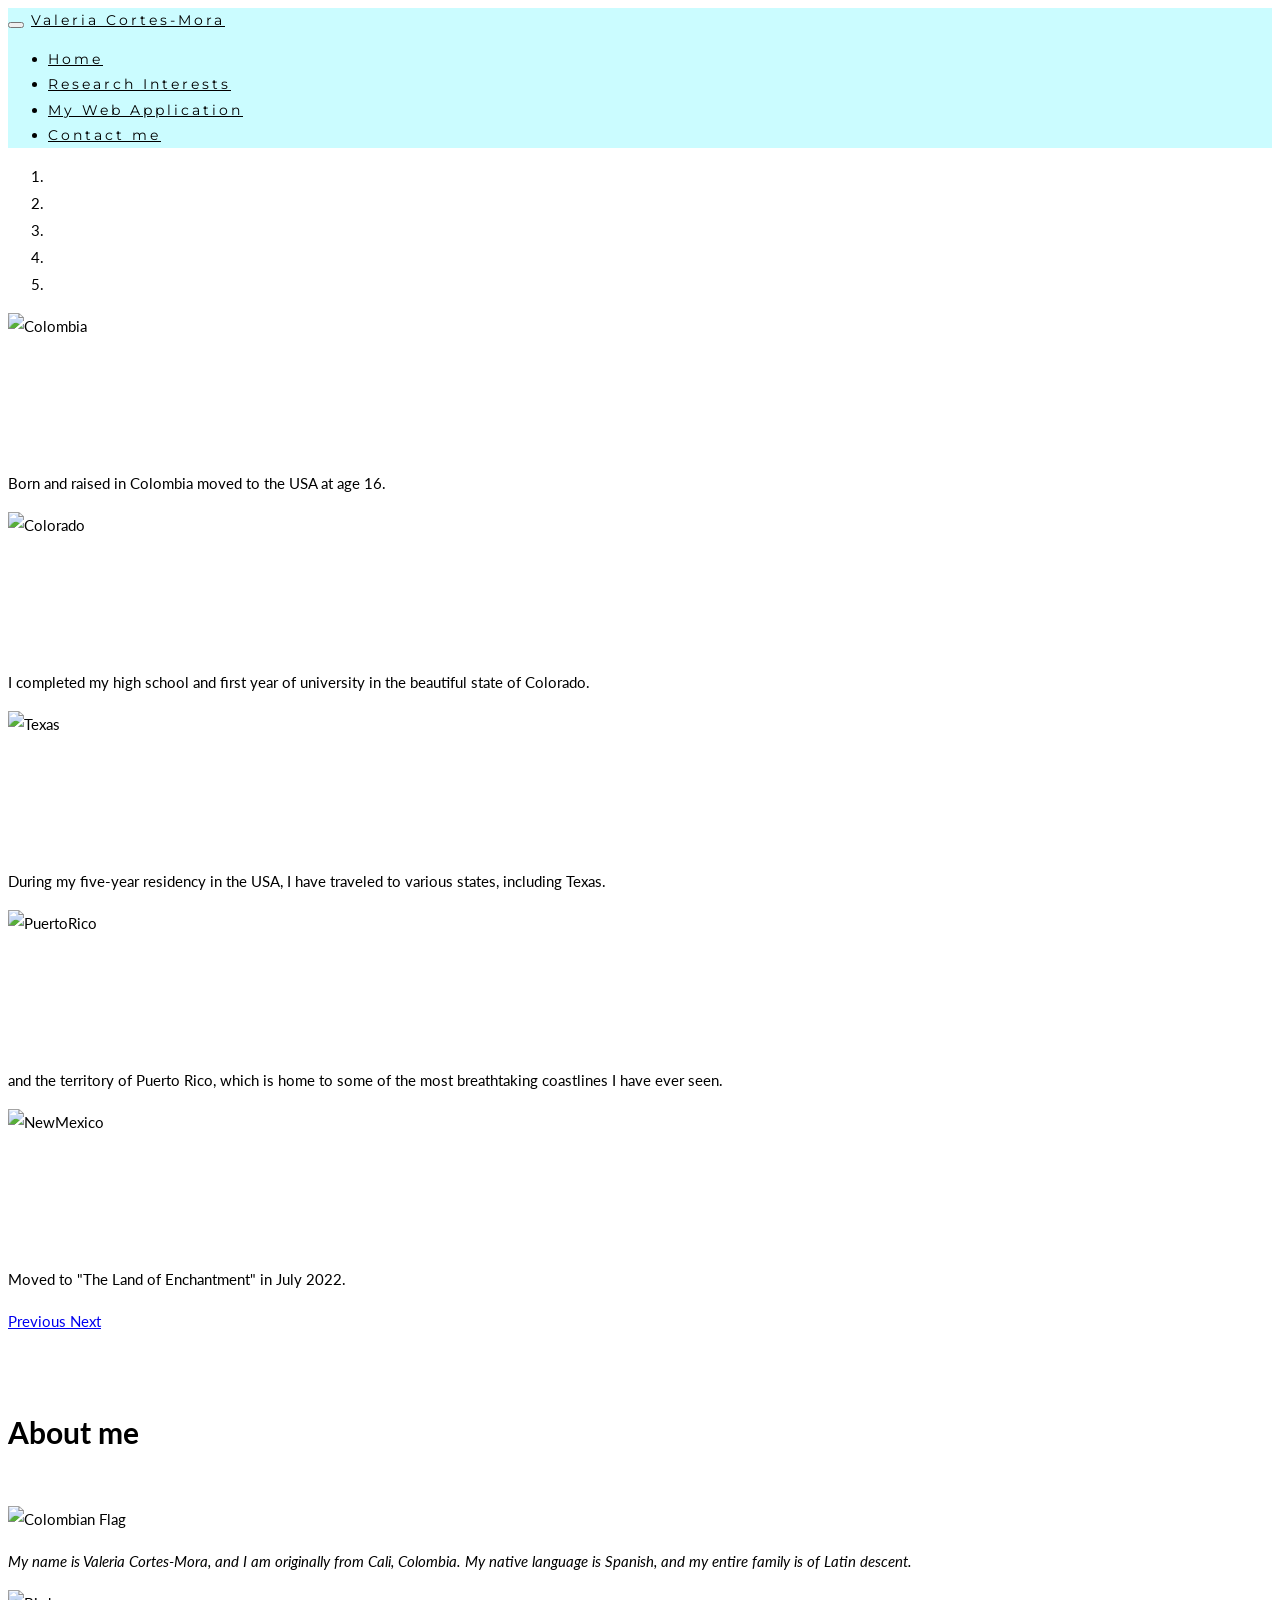
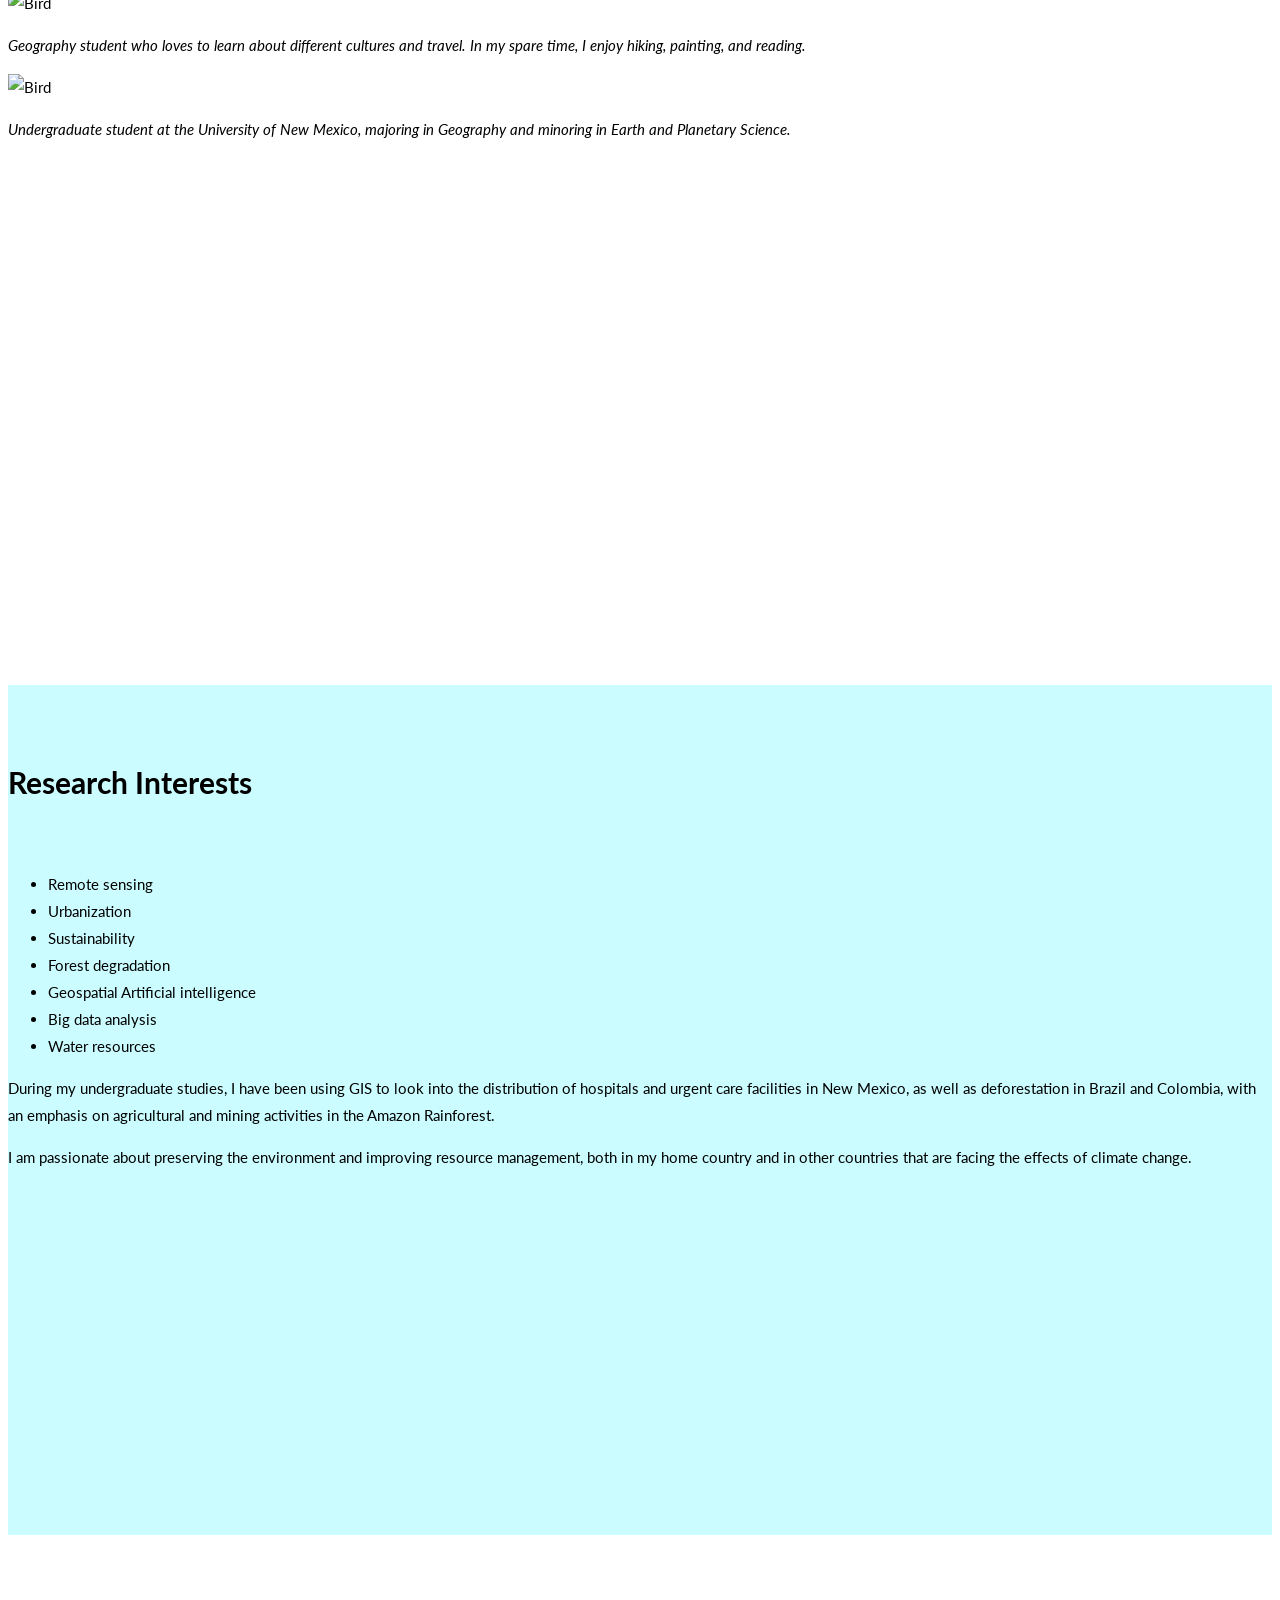
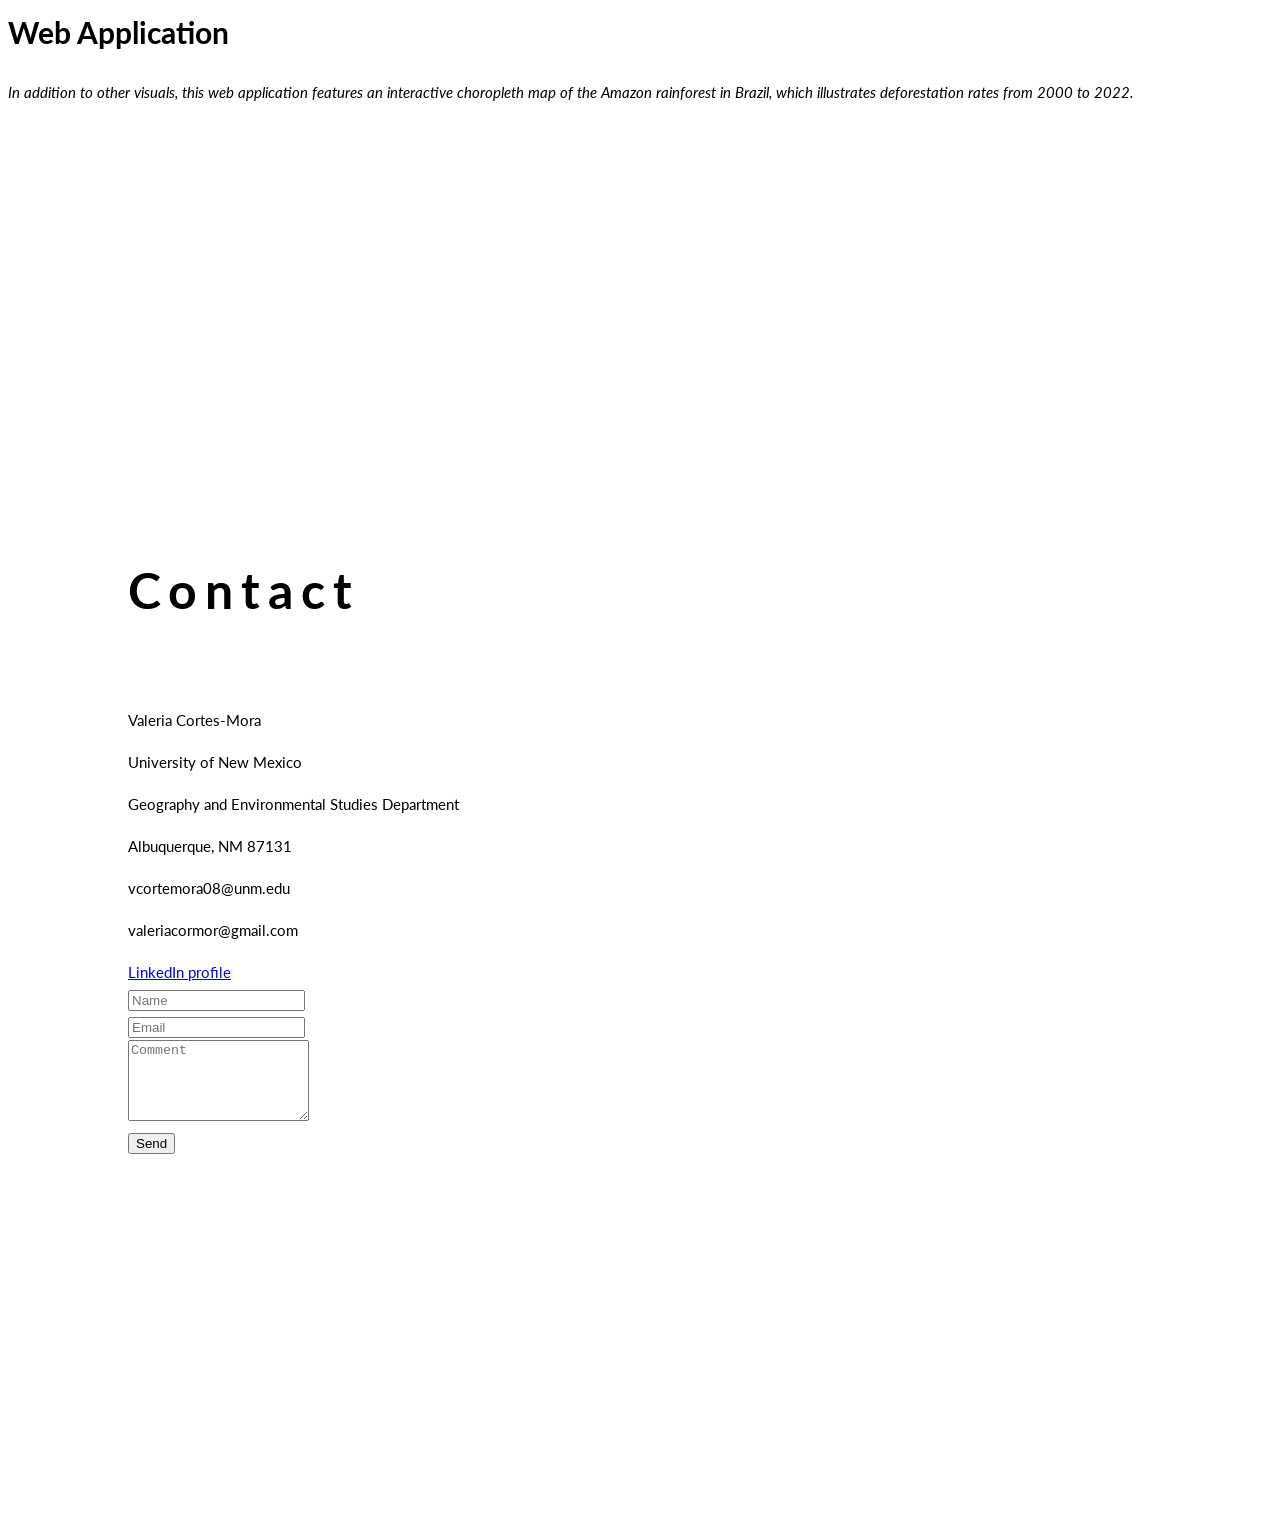
==== index.html @ f154c041 "Update index.html" ====
<!DOCTYPE html>
<html lang="en">

<head>
  <title>Valeria Cortes-Mora</title>
  <meta charset="utf-8">
  <meta name="viewport" content="width=device-width, initial-scale=1">
  <!-- Stylesheets -->
  <link rel="stylesheet" href="bootstrap.min.css">
  <link href="https://fonts.googleapis.com/css?family=Lato" rel="stylesheet" type="text/css">
  <link href="https://fonts.googleapis.com/css?family=Montserrat" rel="stylesheet" type="text/css">
  <link rel="stylesheet" href="index.css" />

  <script src="https://ajax.googleapis.com/ajax/libs/jquery/3.4.1/jquery.min.js"></script>
  <script src="bootstrap.min.js"></script>
</head>

<!-- Navigation bar using Scrollspy -->

<body data-spy="scroll" data-target=".navbar" data-offset="50">

  <nav class="navbar navbar-inverse navbar-fixed-top">
    <div class="container-fluid">
      <div class="navbar-header">
        <button type="button" class="navbar-toggle" data-toggle="collapse" data-target="#myNavbar">
          <span class="icon-bar"></span>
          <span class="icon-bar"></span>
          <span class="icon-bar"></span>
          <span class="icon-bar"></span>
          <span class="icon-bar"></span>
        </button>
        <a class="navbar-brand" href="#">Valeria Cortes-Mora</a>
      </div>
      <div>
        <div class="collapse navbar-collapse" id="myNavbar">
          <ul class="nav navbar-nav">
            <li><a href="#section1">Home</a></li>
            <li><a href="#section2">Research Interests</a></li>
            <li><a href="#section3">My Web Application</a></li>
            <li><a href="#section4">Contact me</a></li>
          </ul>
          </li>
          </ul>
        </div>
      </div>
  </nav>
  <!-- Carousel -->
  <div id="myCarousel" class="carousel slide" data-ride="carousel">
    <!-- Indicators -->
    <ol class="carousel-indicators">
      <li data-target="#myCarousel" data-slide-to="0" class="active"></li>
      <li data-target="#myCarousel" data-slide-to="1"></li>
      <li data-target="#myCarousel" data-slide-to="2"></li>
      <li data-target="#myCarousel" data-slide-to="3"></li>
      <li data-target="#myCarousel" data-slide-to="4"></li>
    </ol>

    <!-- Wrapper for slides -->
    <div class="carousel-inner" role="listbox">
      <div class="item active">
        <img src="https://raw.githubusercontent.com/ValeriaCortes08/ValeriaCortes08.github.io/main/Colombia1.jpg" alt="Colombia"
          width="1200" height="500">
        <div class="carousel-caption">
          <h3>Colombia</h3>
          <p>Born and raised in Colombia moved to the USA at age 16.</p>
        </div>
      </div>

      <div class="item">
        <img src="https://raw.githubusercontent.com/ValeriaCortes08/ValeriaCortes08.github.io/main/Colorado.jpg" alt="Colorado"
          width="1200" height="500">
        <div class="carousel-caption">
          <h3>Colorado</h3>
          <p>I completed my high school and first year of university in the beautiful state of Colorado.</p>
        </div>
      </div>

      <div class="item">
        <img src="https://raw.githubusercontent.com/ValeriaCortes08/ValeriaCortes08.github.io/main/Texas.jpg" alt="Texas" width="1200"
          height="500">
        <div class="carousel-caption">
          <h3>Texas</h3>
          <p>During my five-year residency in the USA, I have traveled to various states, including Texas.</p>
        </div>
      </div>

      <div class="item">
        <img src="https://raw.githubusercontent.com/ValeriaCortes08/ValeriaCortes08.github.io/main/PuertoRico.jpg" alt="PuertoRico"
          width="1200" height="500">
        <div class="carousel-caption">
          <h3>Puerto Rico</h3>
          <p>and the territory of Puerto Rico, which is home to some of the most breathtaking coastlines I have ever
            seen.</p>
        </div>
      </div>

      <div class="item">
        <img src="file:///C:/Users/valer/Web%20Mapping/Personal%20Website/Images/NewMexico.jpg" alt="NewMexico"
          width="1200" height="500">
        <div class="carousel-caption">
          <h3>New Mexico</h3>
          <p>Moved to "The Land of Enchantment" in July 2022. </p>
        </div>
      </div>
    </div>
    <!-- Left and right controls for carousel-->
    <a class="left carousel-control" href="#myCarousel" role="button" data-slide="prev">
      <span class="glyphicon glyphicon-chevron-left" aria-hidden="true"></span>
      <span class="sr-only">Previous</span>
    </a>
    <a class="right carousel-control" href="#myCarousel" role="button" data-slide="next">
      <span class="glyphicon glyphicon-chevron-right" aria-hidden="true"></span>
      <span class="sr-only">Next</span>
    </a>
  </div>

  <!--first section-->
  <div id="section1" class="container-fluid bg-1 text-center">
    <h1>About me </h1>
    <br>
    <div class="row slideanim">
      <div class="col-sm-6">
        <img src="https://github.com/ValeriaCortes08/ValeriaCortes08.github.io/blob/main/ColombiaFlag.jpg"
          class="img-responsive img-circle margin" style="display:inline" alt="Colombian Flag" width="365" height="365">
        <p>My name is Valeria Cortes-Mora, and I am originally from Cali, Colombia. My native language is Spanish, and
          my entire family is of Latin descent.</p>
      </div>
      <div class="col-sm-5">
        <img src="file:///C:/Users/valer/Web%20Mapping/Personal%20Website/Images/me.jpg"
          class="img-responsive img-circle margin" style="display:inline" alt="Bird" width="355" height="355">
        <p>Geography student who loves to learn about different cultures and travel. In my spare time, I enjoy hiking,
          painting, and reading.</p>
      </div>
      <div class="col-sm-12">
        <img src="file:///C:/Users/valer/Web%20Mapping/Personal%20Website/Images/UNM.jpg"
          class="img-responsive img-circle margin" style="display:inline" alt="Bird" width="350" height="350">
        <p>Undergraduate student at the University of New Mexico, majoring in Geography and minoring in Earth and
          Planetary Science.</p>
      </div>
    </div>
  </div>

  <!--Second section-->
  <div id="section2" class="container-fluid">
    <h1>Research Interests</h1>
    <br>
    <ul style="list-style-type:disc;">
      <li>Remote sensing</li>
      <li>Urbanization</li>
      <li>Sustainability</li>
      <li>Forest degradation</li>
      <li>Geospatial Artificial intelligence</li>
      <li>Big data analysis</li>
      <li>Water resources </li>
    </ul>

    <p>During my undergraduate studies, I have been using GIS to look into the distribution of hospitals and urgent care
      facilities in New Mexico, as well as deforestation in Brazil and Colombia, with an emphasis on agricultural and
      mining activities in the Amazon Rainforest. </p>
    <p>I am passionate about preserving the environment and improving resource management, both in my home country and
      in other countries that are facing the effects of climate change.</p>
  </div>
  <div id="section3" class="container-fluid bg-1 text-center">
    <h1>Web Application</h1>
    <p>In addition to other visuals, this web application features an interactive choropleth map of the Amazon rainforest in Brazil, which illustrates deforestation rates from 2000 to 2022.</p>
  </div>
  <div id="section4" class="container">
    <h3 class="text-center">Contact</h3>
    <br>
    <div class="row">
      <div class="col-md-4">
        <p>Valeria Cortes-Mora</p>
        <p>University of New Mexico</p>
        <p>Geography and Environmental Studies Department</p>
        <p><span class="glyphicon glyphicon-map-marker"></span>Albuquerque, NM 87131 </p>
        <p>vcortemora08@unm.edu</p>
        <p><span class="glyphicon glyphicon-envelope"></span>valeriacormor@gmail.com</p>
        <a href="https://www.linkedin.com/in/valeria-cortes-mora-89692729b/"><i class="icon-linkedin"></i>LinkedIn
          profile</a>
      </div>
      <div class="col-md-8">
        <div class="row">
          <div class="col-sm-6 form-group">
            <input class="form-control" id="name" name="name" placeholder="Name" type="text" required>
          </div>
          <div class="col-sm-6 form-group">
            <input class="form-control" id="email" name="email" placeholder="Email" type="email" required>
          </div>
        </div>
        <textarea class="form-control" id="comments" name="comments" placeholder="Comment" rows="5"></textarea>
        <br>
        <div class="row">
          <div class="col-md-12 form-group">
            <button class="btn pull-right" type="submit">Send</button>
          </div>
        </div>
      </div>
    </div>
</body>

</html>
---- index.css ----
body {
    font: 400 15px/1.8 Lato, sans-serif;
    color: #000000;
}
#section1 {padding-top:50px;height:900px;color: #000000; background-color: #ffffff;}
#section2 {padding-top:50px;height:800px;color: #000000; background-color: #CBFCFF;}
#section3 {padding-top:50px;height:500px;color: #000000; background-color: #ffffff;}
#section4 {padding-top:50px;height:900px;color: #000000; background-color: #ffffff;}
#section5{padding-top:50px;height:500px;color: #000000; background-color: #CBFCFF;}

h3,h4 {
    margin: 10px 0 30px 0;
    letter-spacing: 8px;
    font-size: 50px;
    color: #000000;
}

.container {
    padding: 80px 120px;
}

.person {
    border: 10px solid transparent;
    margin-bottom: 25px;
    width: 80%;
    height: 80%;
    opacity: 0;
}

.person:hover {
    border-color: #ffffff;
}

.carousel-inner img {
    width: 60%;
    /* Set width to 100% */
    margin: auto;
}

.carousel-caption h3 {
    color: #ffffff !important;
    font-size: 50px !important;
}

@media (max-width: 400px) {
    .carousel-caption {
        display: none;
        /* Hide the carousel text when the screen is less than 600 pixels wide */
    }
}

.bg-1 {
    background: #ffffff;
    color: #000000;
}

.bg-1 h3 {
    color: #fff;
}

.bg-1 p {
    font-style: italic;
}

.modal-header,
h4,
.close {
    background-color: #b13939;
    color: #fff !important;
    text-align: center;
    font-size: 50px;
}

.modal-header,
.modal-body {
    padding: 40px 50px;
}

.nav-tabs li a {
    color: #777;
}

/*navigation bar settings*/
.navbar {
    font-family: Montserrat, sans-serif;
    margin-bottom: 0;
    background-color: #CBFCFF;
    border: 0;
    font-size: 14px !important;
    letter-spacing: 3px;
    opacity: 1;
}

.navbar li a,
.navbar .navbar-brand {
    color: #000000 !important;
}

.navbar-nav li a:hover {
    color: #000000 !important;
}

.navbar-nav li.active a {
    color: #000000 !important;
    background-color: #FFFFFF !important;
}

.navbar-default .navbar-toggle {
    border-color: transparent;
}
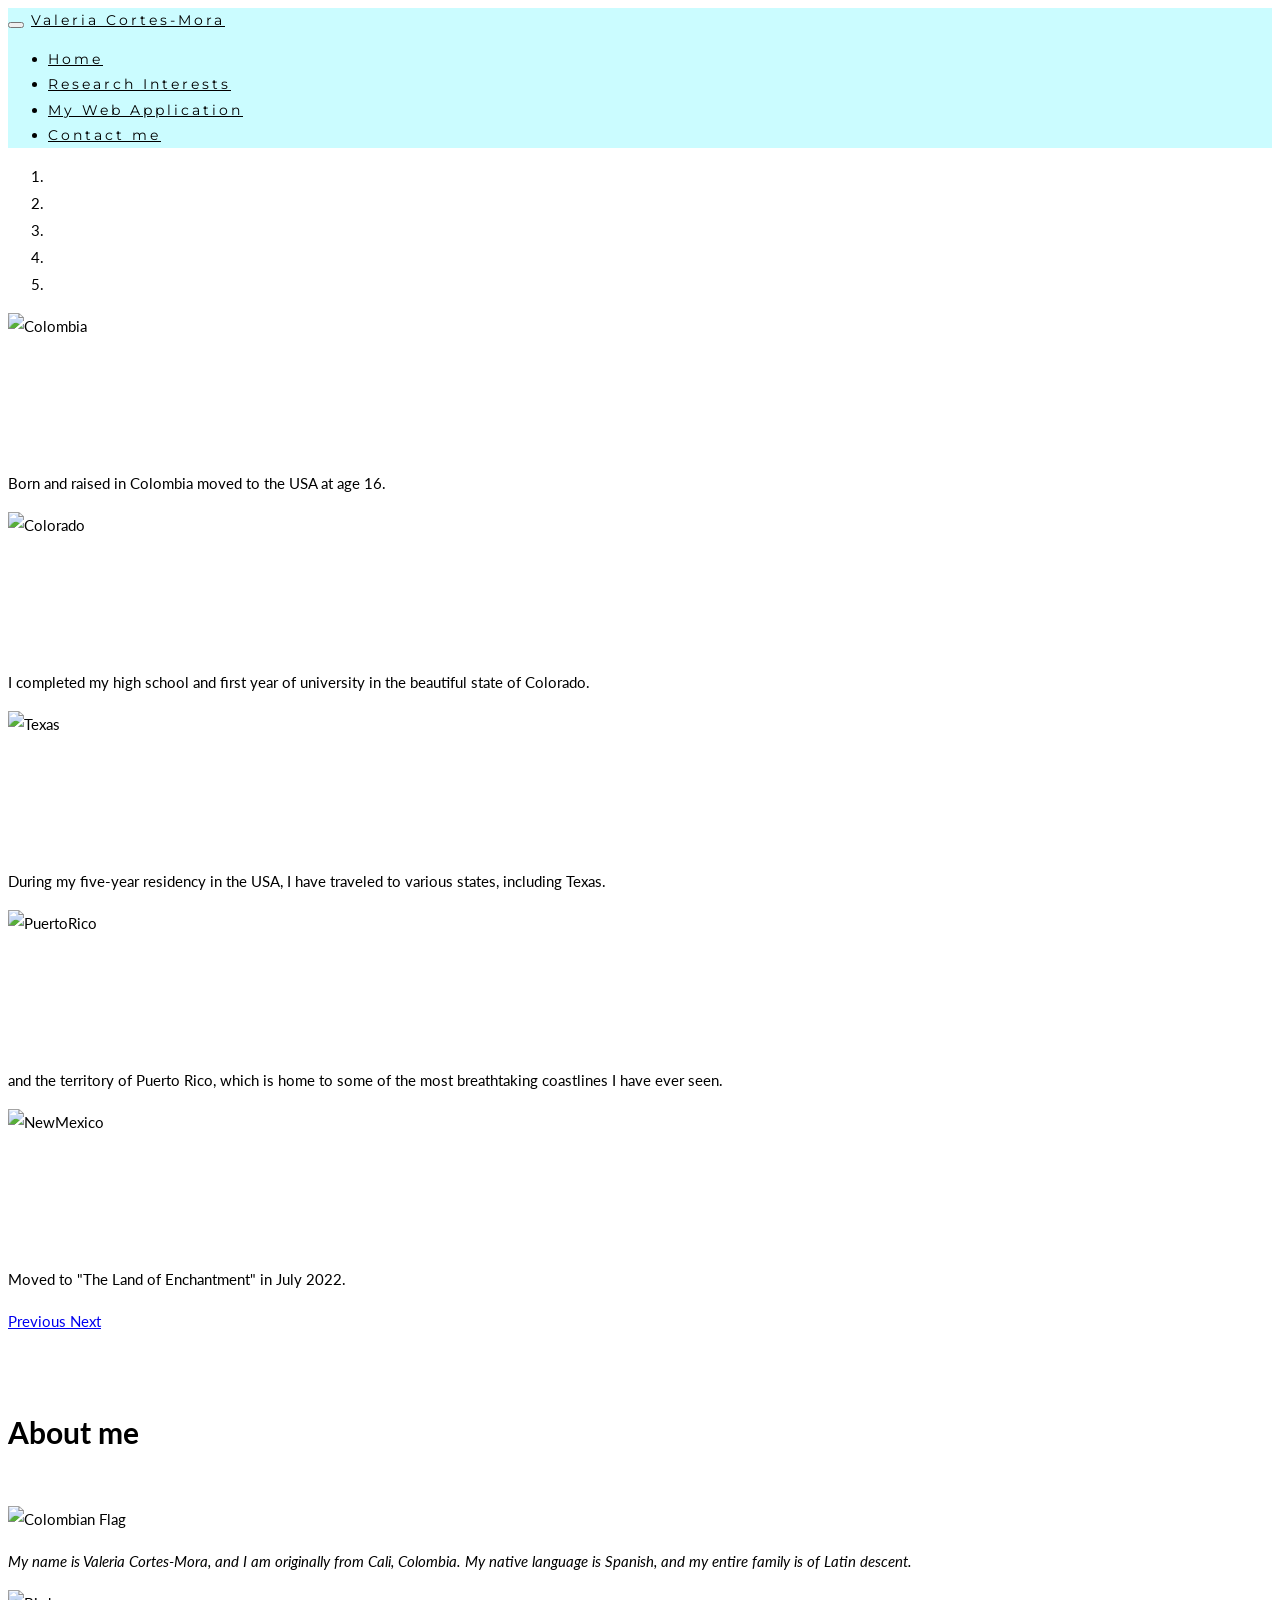
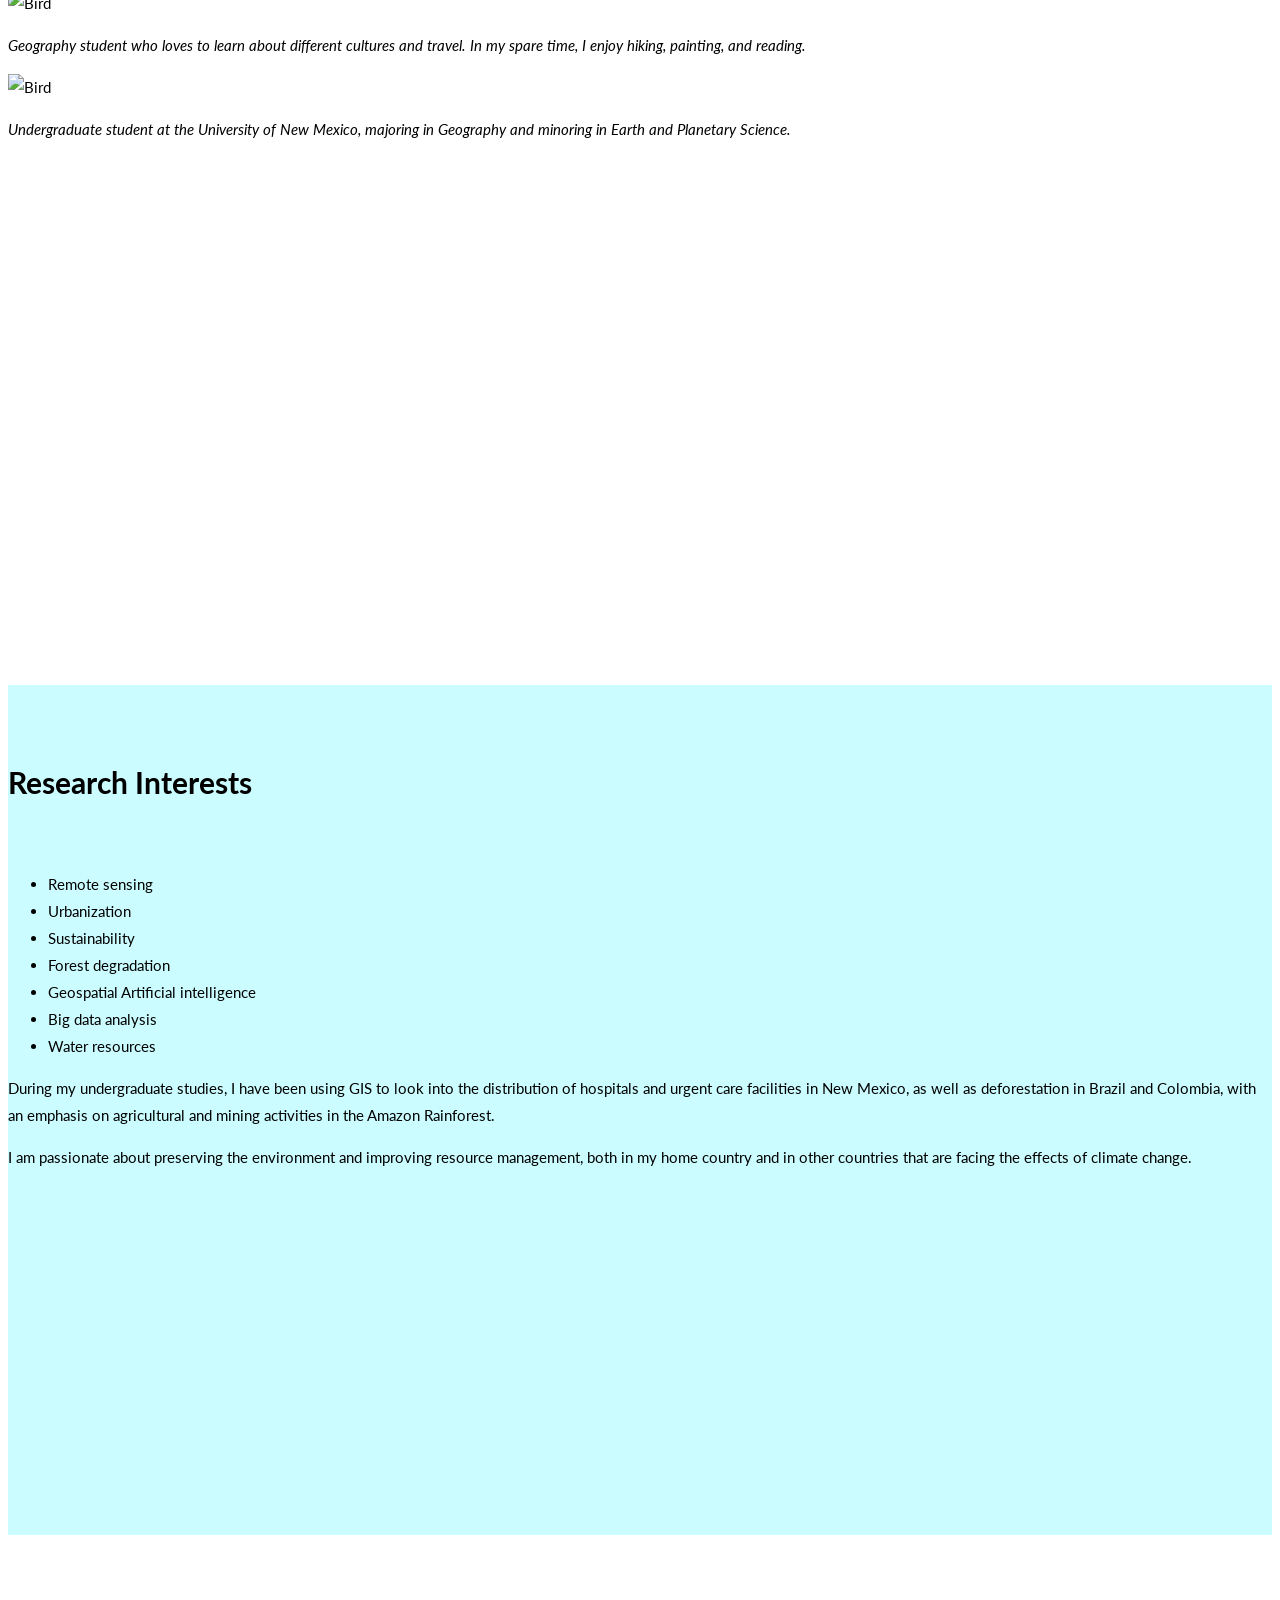
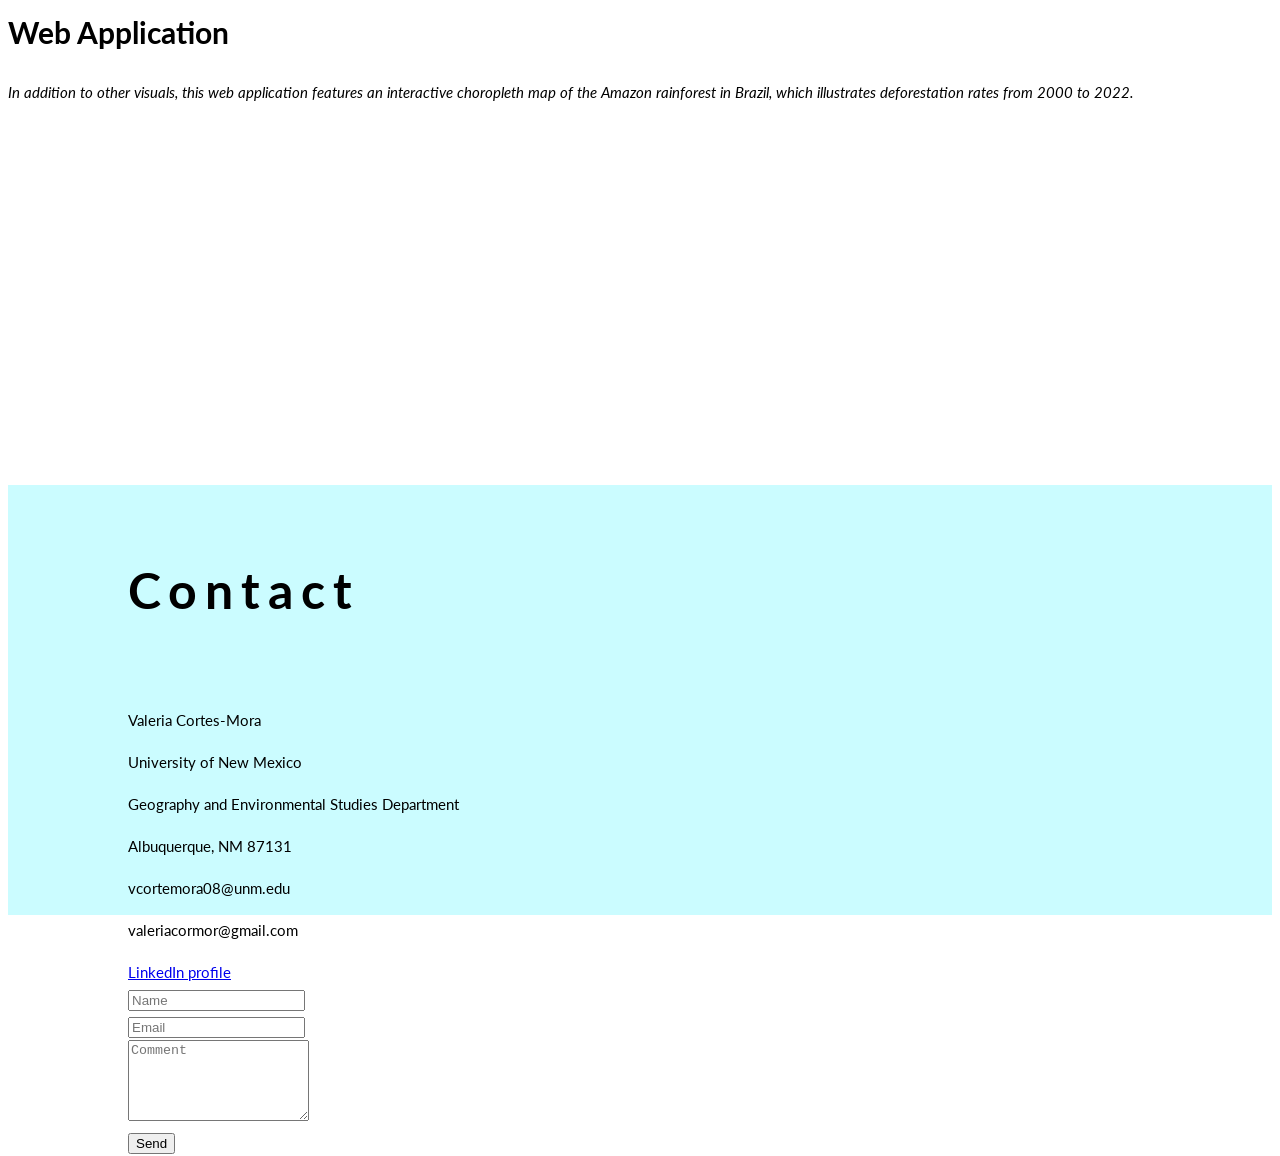
==== commit 967d9902: "Update index.html" ====
--- a/index.html
+++ b/index.html
@@ -95,7 +95,7 @@
       </div>
 
       <div class="item">
-        <img src="file:///C:/Users/valer/Web%20Mapping/Personal%20Website/Images/NewMexico.jpg" alt="NewMexico"
+        <img src="https://raw.githubusercontent.com/ValeriaCortes08/ValeriaCortes08.github.io/main/NewMexico.jpg" alt="NewMexico"
           width="1200" height="500">
         <div class="carousel-caption">
           <h3>New Mexico</h3>
@@ -120,19 +120,19 @@
     <br>
     <div class="row slideanim">
       <div class="col-sm-6">
-        <img src="https://github.com/ValeriaCortes08/ValeriaCortes08.github.io/blob/main/ColombiaFlag.jpg"
+        <img src="https://raw.githubusercontent.com/ValeriaCortes08/ValeriaCortes08.github.io/main/ColombiaFlag.jpg"
           class="img-responsive img-circle margin" style="display:inline" alt="Colombian Flag" width="365" height="365">
         <p>My name is Valeria Cortes-Mora, and I am originally from Cali, Colombia. My native language is Spanish, and
           my entire family is of Latin descent.</p>
       </div>
       <div class="col-sm-5">
-        <img src="file:///C:/Users/valer/Web%20Mapping/Personal%20Website/Images/me.jpg"
+        <img src="https://raw.githubusercontent.com/ValeriaCortes08/ValeriaCortes08.github.io/main/me.jpg"
           class="img-responsive img-circle margin" style="display:inline" alt="Bird" width="355" height="355">
         <p>Geography student who loves to learn about different cultures and travel. In my spare time, I enjoy hiking,
           painting, and reading.</p>
       </div>
       <div class="col-sm-12">
-        <img src="file:///C:/Users/valer/Web%20Mapping/Personal%20Website/Images/UNM.jpg"
+        <img src="https://raw.githubusercontent.com/ValeriaCortes08/ValeriaCortes08.github.io/main/UNM.jpg"
           class="img-responsive img-circle margin" style="display:inline" alt="Bird" width="350" height="350">
         <p>Undergraduate student at the University of New Mexico, majoring in Geography and minoring in Earth and
           Planetary Science.</p>
@@ -173,7 +173,7 @@
         <p>University of New Mexico</p>
         <p>Geography and Environmental Studies Department</p>
         <p><span class="glyphicon glyphicon-map-marker"></span>Albuquerque, NM 87131 </p>
-        <p>vcortemora08@unm.edu</p>
+        <p><span class="glyphicon glyphicon-envelope"></span>vcortemora08@unm.edu</p>
         <p><span class="glyphicon glyphicon-envelope"></span>valeriacormor@gmail.com</p>
         <a href="https://www.linkedin.com/in/valeria-cortes-mora-89692729b/"><i class="icon-linkedin"></i>LinkedIn
           profile</a>
--- a/index.css
+++ b/index.css
@@ -5,8 +5,8 @@
 #section1 {padding-top:50px;height:900px;color: #000000; background-color: #ffffff;}
 #section2 {padding-top:50px;height:800px;color: #000000; background-color: #CBFCFF;}
 #section3 {padding-top:50px;height:500px;color: #000000; background-color: #ffffff;}
-#section4 {padding-top:50px;height:900px;color: #000000; background-color: #ffffff;}
-#section5{padding-top:50px;height:500px;color: #000000; background-color: #CBFCFF;}
+#section4 {padding-top:50px;height:300px;color: #000000; background-color: #CBFCFF;}
+
 
 h3,h4 {
     margin: 10px 0 30px 0;
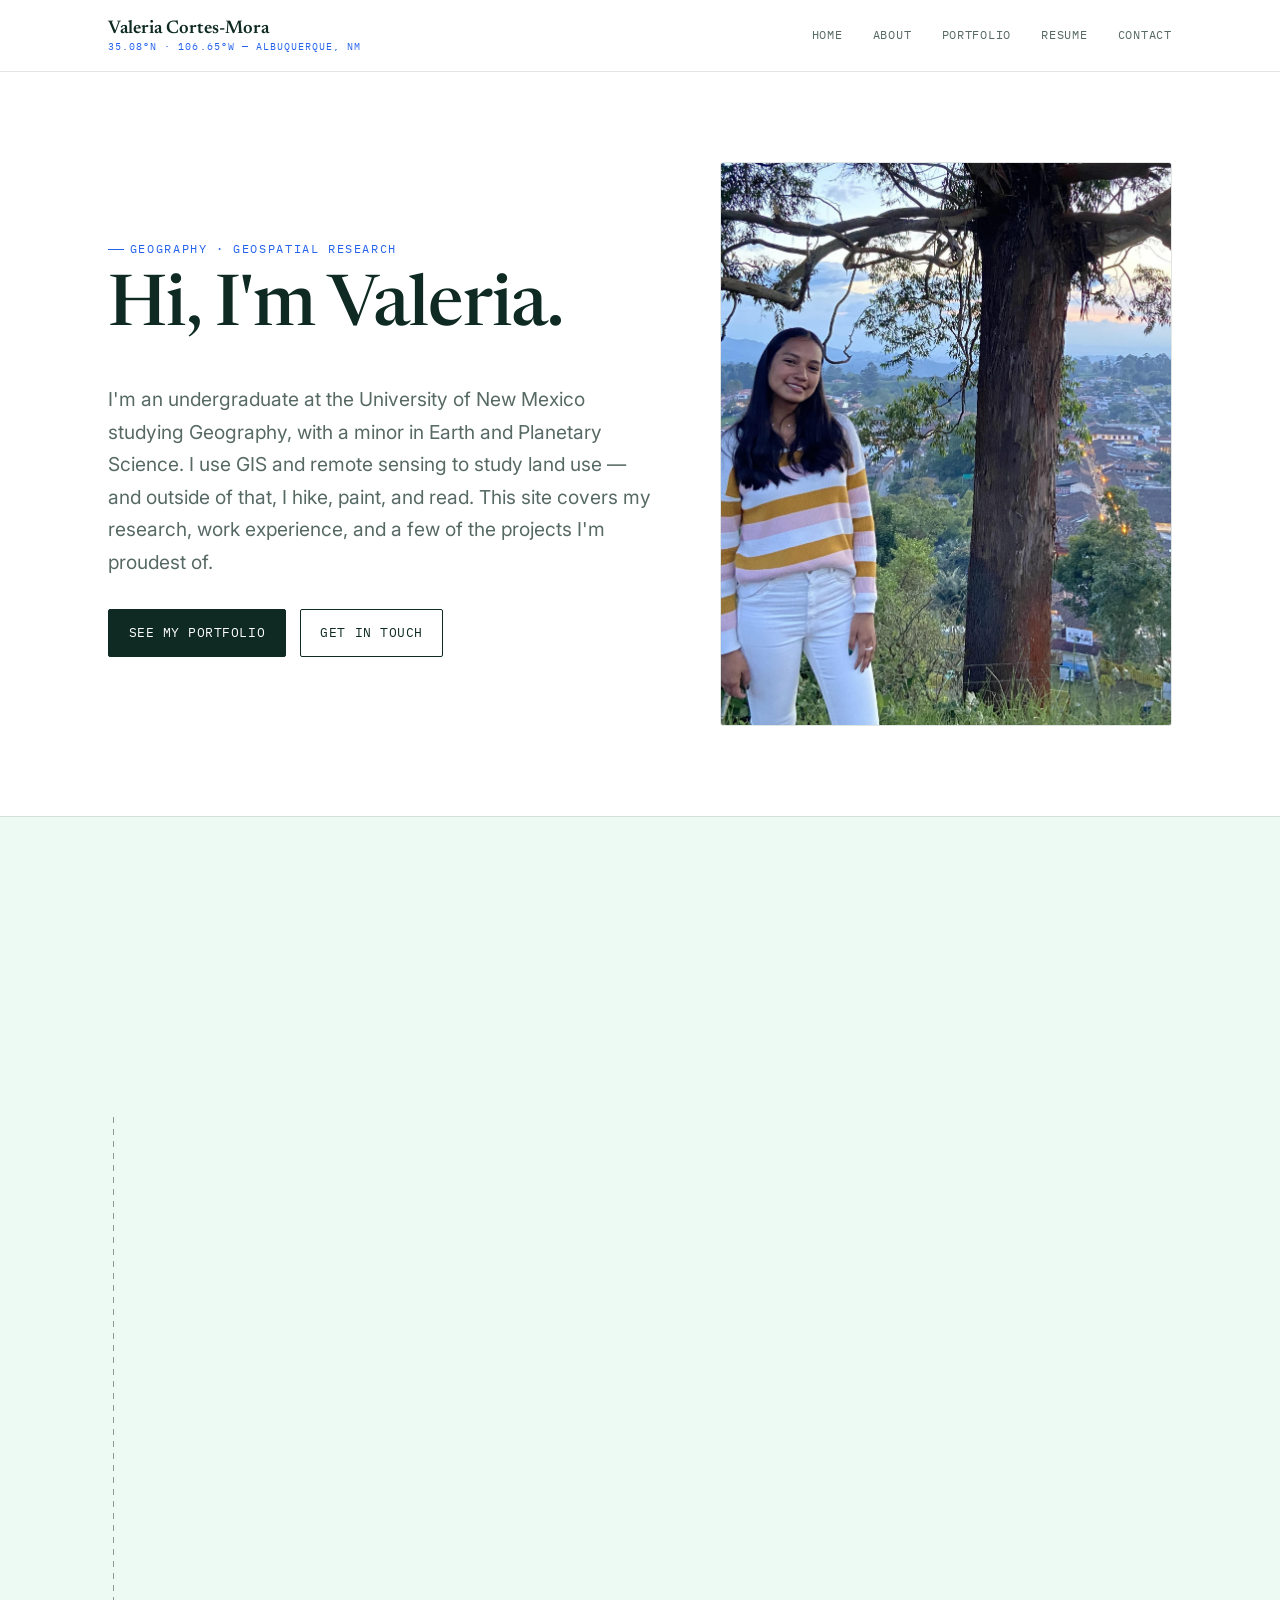
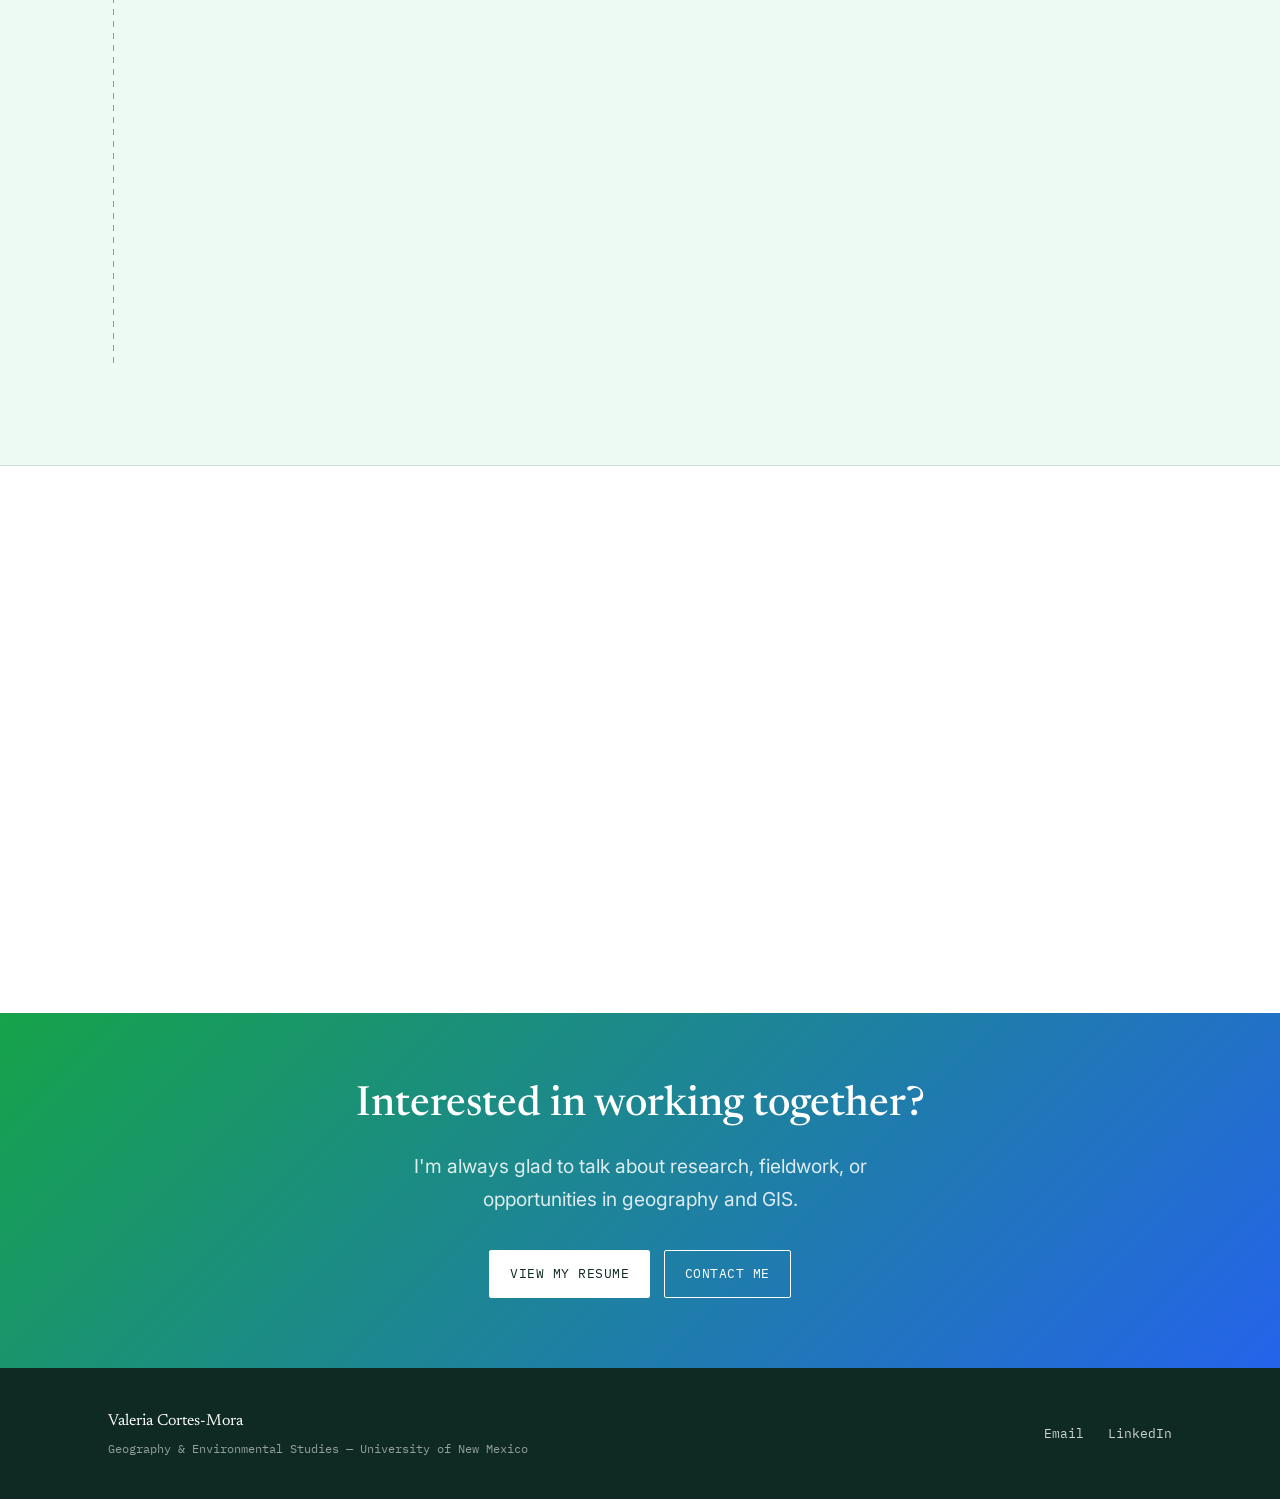
==== commit c0e41530: "Redesign site" ====
--- a/index.html
+++ b/index.html
@@ -1,201 +1,149 @@
-<!DOCTYPE html>
-<html lang="en">
-
-<head>
-  <title>Valeria Cortes-Mora</title>
-  <meta charset="utf-8">
-  <meta name="viewport" content="width=device-width, initial-scale=1">
-  <!-- Stylesheets -->
-  <link rel="stylesheet" href="bootstrap.min.css">
-  <link href="https://fonts.googleapis.com/css?family=Lato" rel="stylesheet" type="text/css">
-  <link href="https://fonts.googleapis.com/css?family=Montserrat" rel="stylesheet" type="text/css">
-  <link rel="stylesheet" href="index.css" />
-
-  <script src="https://ajax.googleapis.com/ajax/libs/jquery/3.4.1/jquery.min.js"></script>
-  <script src="bootstrap.min.js"></script>
-</head>
-
-<!-- Navigation bar using Scrollspy -->
-
-<body data-spy="scroll" data-target=".navbar" data-offset="50">
-
-  <nav class="navbar navbar-inverse navbar-fixed-top">
-    <div class="container-fluid">
-      <div class="navbar-header">
-        <button type="button" class="navbar-toggle" data-toggle="collapse" data-target="#myNavbar">
-          <span class="icon-bar"></span>
-          <span class="icon-bar"></span>
-          <span class="icon-bar"></span>
-          <span class="icon-bar"></span>
-          <span class="icon-bar"></span>
-        </button>
-        <a class="navbar-brand" href="#">Valeria Cortes-Mora</a>
-      </div>
-      <div>
-        <div class="collapse navbar-collapse" id="myNavbar">
-          <ul class="nav navbar-nav">
-            <li><a href="#section1">Home</a></li>
-            <li><a href="#section2">Research Interests</a></li>
-            <li><a href="#section3">My Web Application</a></li>
-            <li><a href="#section4">Contact me</a></li>
-          </ul>
-          </li>
-          </ul>
-        </div>
-      </div>
-  </nav>
-  <!-- Carousel -->
-  <div id="myCarousel" class="carousel slide" data-ride="carousel">
-    <!-- Indicators -->
-    <ol class="carousel-indicators">
-      <li data-target="#myCarousel" data-slide-to="0" class="active"></li>
-      <li data-target="#myCarousel" data-slide-to="1"></li>
-      <li data-target="#myCarousel" data-slide-to="2"></li>
-      <li data-target="#myCarousel" data-slide-to="3"></li>
-      <li data-target="#myCarousel" data-slide-to="4"></li>
-    </ol>
-
-    <!-- Wrapper for slides -->
-    <div class="carousel-inner" role="listbox">
-      <div class="item active">
-        <img src="https://raw.githubusercontent.com/ValeriaCortes08/ValeriaCortes08.github.io/main/Colombia1.jpg" alt="Colombia"
-          width="1200" height="500">
-        <div class="carousel-caption">
-          <h3>Colombia</h3>
-          <p>Born and raised in Colombia moved to the USA at age 16.</p>
-        </div>
-      </div>
-
-      <div class="item">
-        <img src="https://raw.githubusercontent.com/ValeriaCortes08/ValeriaCortes08.github.io/main/Colorado.jpg" alt="Colorado"
-          width="1200" height="500">
-        <div class="carousel-caption">
-          <h3>Colorado</h3>
-          <p>I completed my high school and first year of university in the beautiful state of Colorado.</p>
-        </div>
-      </div>
-
-      <div class="item">
-        <img src="https://raw.githubusercontent.com/ValeriaCortes08/ValeriaCortes08.github.io/main/Texas.jpg" alt="Texas" width="1200"
-          height="500">
-        <div class="carousel-caption">
-          <h3>Texas</h3>
-          <p>During my five-year residency in the USA, I have traveled to various states, including Texas.</p>
-        </div>
-      </div>
-
-      <div class="item">
-        <img src="https://raw.githubusercontent.com/ValeriaCortes08/ValeriaCortes08.github.io/main/PuertoRico.jpg" alt="PuertoRico"
-          width="1200" height="500">
-        <div class="carousel-caption">
-          <h3>Puerto Rico</h3>
-          <p>and the territory of Puerto Rico, which is home to some of the most breathtaking coastlines I have ever
-            seen.</p>
-        </div>
-      </div>
-
-      <div class="item">
-        <img src="https://raw.githubusercontent.com/ValeriaCortes08/ValeriaCortes08.github.io/main/NewMexico.jpg" alt="NewMexico"
-          width="1200" height="500">
-        <div class="carousel-caption">
-          <h3>New Mexico</h3>
-          <p>Moved to "The Land of Enchantment" in July 2022. </p>
-        </div>
-      </div>
-    </div>
-    <!-- Left and right controls for carousel-->
-    <a class="left carousel-control" href="#myCarousel" role="button" data-slide="prev">
-      <span class="glyphicon glyphicon-chevron-left" aria-hidden="true"></span>
-      <span class="sr-only">Previous</span>
-    </a>
-    <a class="right carousel-control" href="#myCarousel" role="button" data-slide="next">
-      <span class="glyphicon glyphicon-chevron-right" aria-hidden="true"></span>
-      <span class="sr-only">Next</span>
-    </a>
-  </div>
-
-  <!--first section-->
-  <div id="section1" class="container-fluid bg-1 text-center">
-    <h1>About me </h1>
-    <br>
-    <div class="row slideanim">
-      <div class="col-sm-6">
-        <img src="https://raw.githubusercontent.com/ValeriaCortes08/ValeriaCortes08.github.io/main/ColombiaFlag.jpg"
-          class="img-responsive img-circle margin" style="display:inline" alt="Colombian Flag" width="365" height="365">
-        <p>My name is Valeria Cortes-Mora, and I am originally from Cali, Colombia. My native language is Spanish, and
-          my entire family is of Latin descent.</p>
-      </div>
-      <div class="col-sm-5">
-        <img src="https://raw.githubusercontent.com/ValeriaCortes08/ValeriaCortes08.github.io/main/me.jpg"
-          class="img-responsive img-circle margin" style="display:inline" alt="Bird" width="355" height="355">
-        <p>Geography student who loves to learn about different cultures and travel. In my spare time, I enjoy hiking,
-          painting, and reading.</p>
-      </div>
-      <div class="col-sm-12">
-        <img src="https://raw.githubusercontent.com/ValeriaCortes08/ValeriaCortes08.github.io/main/UNM.jpg"
-          class="img-responsive img-circle margin" style="display:inline" alt="Bird" width="350" height="350">
-        <p>Undergraduate student at the University of New Mexico, majoring in Geography and minoring in Earth and
-          Planetary Science.</p>
-      </div>
-    </div>
-  </div>
-
-  <!--Second section-->
-  <div id="section2" class="container-fluid">
-    <h1>Research Interests</h1>
-    <br>
-    <ul style="list-style-type:disc;">
-      <li>Remote sensing</li>
-      <li>Urbanization</li>
-      <li>Sustainability</li>
-      <li>Forest degradation</li>
-      <li>Geospatial Artificial intelligence</li>
-      <li>Big data analysis</li>
-      <li>Water resources </li>
-    </ul>
-
-    <p>During my undergraduate studies, I have been using GIS to look into the distribution of hospitals and urgent care
-      facilities in New Mexico, as well as deforestation in Brazil and Colombia, with an emphasis on agricultural and
-      mining activities in the Amazon Rainforest. </p>
-    <p>I am passionate about preserving the environment and improving resource management, both in my home country and
-      in other countries that are facing the effects of climate change.</p>
-  </div>
-  <div id="section3" class="container-fluid bg-1 text-center">
-    <h1>Web Application</h1>
-    <p>In addition to other visuals, this web application features an interactive choropleth map of the Amazon rainforest in Brazil, which illustrates deforestation rates from 2000 to 2022.</p>
-  </div>
-  <div id="section4" class="container">
-    <h3 class="text-center">Contact</h3>
-    <br>
-    <div class="row">
-      <div class="col-md-4">
-        <p>Valeria Cortes-Mora</p>
-        <p>University of New Mexico</p>
-        <p>Geography and Environmental Studies Department</p>
-        <p><span class="glyphicon glyphicon-map-marker"></span>Albuquerque, NM 87131 </p>
-        <p><span class="glyphicon glyphicon-envelope"></span>vcortemora08@unm.edu</p>
-        <p><span class="glyphicon glyphicon-envelope"></span>valeriacormor@gmail.com</p>
-        <a href="https://www.linkedin.com/in/valeria-cortes-mora-89692729b/"><i class="icon-linkedin"></i>LinkedIn
-          profile</a>
-      </div>
-      <div class="col-md-8">
-        <div class="row">
-          <div class="col-sm-6 form-group">
-            <input class="form-control" id="name" name="name" placeholder="Name" type="text" required>
-          </div>
-          <div class="col-sm-6 form-group">
-            <input class="form-control" id="email" name="email" placeholder="Email" type="email" required>
-          </div>
-        </div>
-        <textarea class="form-control" id="comments" name="comments" placeholder="Comment" rows="5"></textarea>
-        <br>
-        <div class="row">
-          <div class="col-md-12 form-group">
-            <button class="btn pull-right" type="submit">Send</button>
-          </div>
-        </div>
-      </div>
-    </div>
-</body>
-
-</html>
+<!DOCTYPE html>
+<html lang="en">
+<head>
+<meta charset="utf-8">
+<title>Valeria Cortes-Mora — Geography &amp; Geospatial Research</title>
+<meta name="description" content="Portfolio of Valeria Cortes-Mora, geography student at the University of New Mexico focused on remote sensing, land use, and environmental research.">
+<meta name="viewport" content="width=device-width, initial-scale=1">
+<link rel="preconnect" href="https://fonts.googleapis.com">
+<link href="https://fonts.googleapis.com/css2?family=Newsreader:ital,wght@0,400;0,500;0,600;1,500&family=Inter:wght@400;500;600;700&family=IBM+Plex+Mono:wght@400;500&display=swap" rel="stylesheet">
+<link rel="stylesheet" href="style.css">
+</head>
+<body>
+
+<header class="site-header">
+  <div class="header-inner">
+    <a class="brand" href="index.html">
+      <span class="brand-name">Valeria Cortes-Mora</span>
+      <span class="brand-coords">35.08°N · 106.65°W — ALBUQUERQUE, NM</span>
+    </a>
+    <button class="nav-toggle" aria-label="Toggle navigation" aria-expanded="false">
+      <span></span><span></span><span></span>
+    </button>
+    <nav class="site-nav" id="site-nav">
+      <a href="index.html">Home</a>
+      <a href="about.html">About</a>
+      <a href="research.html">Portfolio</a>
+      <a href="resume.html">Resume</a>
+      <a href="contact.html">Contact</a>
+    </nav>
+  </div>
+</header>
+
+<main>
+  <section class="hero">
+    <div class="wrap hero-grid">
+      <div>
+        <span class="eyebrow">Geography · Geospatial Research</span>
+        <h1>Hi, I'm Valeria.</h1>
+        <p class="lede">I'm an undergraduate at the University of New Mexico studying Geography, with a minor in Earth and Planetary Science. I use GIS and remote sensing to study land use — and outside of that, I hike, paint, and read. This site covers my research, work experience, and a few of the projects I'm proudest of.</p>
+        <div class="btn-row">
+          <a class="btn btn-primary" href="research.html">See my portfolio</a>
+          <a class="btn btn-ghost" href="contact.html">Get in touch</a>
+        </div>
+      </div>
+      <div>
+        <img class="portrait" src="me.jpg" alt="Portrait of Valeria Cortes-Mora">
+      </div>
+    </div>
+  </section>
+
+  <div class="topo-divider"></div>
+
+  <section class="journey">
+    <div class="wrap">
+      <div class="journey-head reveal">
+        <span class="eyebrow">Where I've Lived</span>
+        <h2>A quick tour of my background</h2>
+        <p class="lede">Before geography was my major, it was just my life — here's some of the ground I've covered.</p>
+      </div>
+
+      <div class="trail">
+        <div class="waypoint reveal">
+          <span class="waypoint-coords">03.45°N, 76.53°W</span>
+          <span class="waypoint-period">Born &amp; raised</span>
+          <h3>Cali, Colombia</h3>
+          <p>Born and raised in Cali, where Spanish is my first language and my whole family is of Latin descent. Colombia is still home.</p>
+        </div>
+        <div class="waypoint reveal">
+          <span class="waypoint-coords">39.55°N, 105.78°W</span>
+          <span class="waypoint-period">Age 16</span>
+          <h3>Colorado</h3>
+          <p>Moved to the U.S. at 16 and completed high school and my first year of university in the Rockies.</p>
+        </div>
+        <div class="waypoint reveal">
+          <span class="waypoint-coords">31.97°N, 99.90°W</span>
+          <span class="waypoint-period">En route</span>
+          <h3>Texas</h3>
+          <p>One stop among several across the U.S. during five years of exploring new states and landscapes.</p>
+        </div>
+        <div class="waypoint reveal">
+          <span class="waypoint-coords">18.22°N, 66.59°W</span>
+          <span class="waypoint-period">En route</span>
+          <h3>Puerto Rico</h3>
+          <p>Home to some of the most breathtaking coastline I've seen — and a reminder of how much geography shapes daily life.</p>
+        </div>
+        <div class="waypoint reveal">
+          <span class="waypoint-coords">35.08°N, 106.65°W</span>
+          <span class="waypoint-period">July 2022 — present</span>
+          <h3>Albuquerque, New Mexico</h3>
+          <p>Landed in "The Land of Enchantment" and am now finishing my degree in Geography at UNM.</p>
+        </div>
+      </div>
+    </div>
+  </section>
+
+  <section>
+    <div class="wrap">
+      <div class="section-head reveal">
+        <span class="eyebrow">Current Focus</span>
+        <h2>What I'm working on</h2>
+      </div>
+      <div class="grid-3">
+        <div class="card reveal">
+          <span class="tag">Remote Sensing</span>
+          <h3>Amazon deforestation</h3>
+          <p>Mapping forest loss in Brazil and Colombia, with a focus on agricultural and mining activity in the Amazon Rainforest.</p>
+        </div>
+        <div class="card reveal">
+          <span class="tag">Applied GIS</span>
+          <h3>Healthcare access in NM</h3>
+          <p>Analyzing the distribution of hospitals and urgent care facilities across New Mexico.</p>
+        </div>
+        <div class="card reveal">
+          <span class="tag">Web Application</span>
+          <h3>Choropleth deforestation map</h3>
+          <p>An interactive map visualizing Amazon deforestation rates in Brazil from 2000 to 2022.</p>
+        </div>
+      </div>
+    </div>
+  </section>
+
+  <section class="cta-band">
+    <div class="wrap">
+      <h2>Interested in working together?</h2>
+      <p class="lede">I'm always glad to talk about research, fieldwork, or opportunities in geography and GIS.</p>
+      <div class="btn-row">
+        <a class="btn btn-primary" href="resume.html">View my resume</a>
+        <a class="btn btn-ghost" style="border-color: var(--paper); color: var(--paper);" href="contact.html">Contact me</a>
+      </div>
+    </div>
+  </section>
+</main>
+
+<footer class="site-footer">
+  <div class="wrap footer-inner">
+    <div>
+      <p class="footer-name">Valeria Cortes-Mora</p>
+      <p class="footer-meta">Geography &amp; Environmental Studies — University of New Mexico</p>
+    </div>
+    <div class="footer-links">
+      <a href="mailto:valeriacormor@gmail.com">Email</a>
+      <a href="https://www.linkedin.com/in/valeria-cortes-mora-89692729b/" target="_blank" rel="noopener">LinkedIn</a>
+    </div>
+  </div>
+</footer>
+
+<script src="script.js"></script>
+</body>
+</html>
--- a/style.css
+++ b/style.css
@@ -0,0 +1,284 @@
+/* =========================================================
+   Valeria Cortes-Mora — Portfolio
+   Design system: "Field Log" — geography-grounded, coordinates
+   and topographic contour lines as structural devices.
+   ========================================================= */
+
+:root{
+  --ink: #0E2A22;         /* deep green-black, primary text/dark bg */
+  --ink-70: rgba(14,42,34,0.7);
+  --ink-45: rgba(14,42,34,0.45);
+  --paper: #FFFFFF;       /* crisp white page background */
+  --paper-warm: #EDFAF3;  /* light mint card background */
+  --card: #FFFFFF;
+  --ochre: #16A34A;       /* vibrant green accent */
+  --teal: #2563EB;        /* vibrant blue accent */
+  --clay: #16A34A;
+  --line: rgba(14,42,34,0.12);
+
+  --font-display: 'Newsreader', Georgia, 'Times New Roman', serif;
+  --font-body: 'Inter', -apple-system, BlinkMacSystemFont, 'Segoe UI', sans-serif;
+  --font-mono: 'IBM Plex Mono', 'SFMono-Regular', Menlo, monospace;
+
+  --max: 1120px;
+}
+
+*, *::before, *::after{ box-sizing: border-box; }
+
+html{ scroll-behavior: smooth; }
+@media (prefers-reduced-motion: reduce){
+  html{ scroll-behavior: auto; }
+  *, *::before, *::after{ animation-duration: 0.01ms !important; transition-duration: 0.01ms !important; }
+}
+
+body{
+  margin:0;
+  font-family: var(--font-body);
+  font-size: 16px;
+  line-height: 1.7;
+  color: var(--ink);
+  background: var(--paper);
+}
+
+img{ max-width:100%; display:block; }
+
+a{ color: var(--teal); text-decoration: none; }
+a:hover{ color: var(--ink); }
+
+h1,h2,h3,h4{
+  font-family: var(--font-display);
+  font-weight: 600;
+  line-height: 1.1;
+  margin: 0 0 0.5em;
+  color: var(--ink);
+}
+h1{ font-size: clamp(2.6rem, 4.5vw + 1rem, 4.4rem); font-weight: 500; letter-spacing: -0.01em; }
+h2{ font-size: clamp(1.8rem, 2.4vw + 1rem, 2.6rem); font-weight: 500; }
+h3{ font-size: 1.35rem; }
+p{ margin: 0 0 1.1em; }
+
+.lede{ font-size: 1.2rem; color: var(--ink-70); max-width: 46ch; }
+
+.eyebrow{
+  display:inline-flex;
+  align-items:center;
+  gap:0.5em;
+  font-family: var(--font-mono);
+  font-size: 0.72rem;
+  letter-spacing: 0.14em;
+  text-transform: uppercase;
+  color: var(--teal);
+  margin-bottom: 1em;
+}
+.eyebrow::before{
+  content:"";
+  width: 1.4em;
+  height: 1px;
+  background: var(--teal);
+  display:inline-block;
+}
+
+.wrap{ max-width: var(--max); margin: 0 auto; padding: 0 28px; }
+
+/* ---------- Buttons ---------- */
+.btn{
+  display:inline-flex;
+  align-items:center;
+  gap:0.5em;
+  font-family: var(--font-mono);
+  font-size: 0.82rem;
+  letter-spacing: 0.04em;
+  text-transform: uppercase;
+  padding: 0.9em 1.5em;
+  border-radius: 2px;
+  border: 1px solid var(--ink);
+  transition: background 0.2s ease, color 0.2s ease, border-color 0.2s ease;
+}
+.btn-primary{ background: var(--ink); color: var(--paper); }
+.btn-primary:hover{ background: var(--teal); border-color: var(--teal); color: #fff; }
+.btn-ghost{ background: transparent; color: var(--ink); }
+.btn-ghost:hover{ background: var(--ink); color: var(--paper); }
+.btn-row{ display:flex; flex-wrap:wrap; gap: 14px; }
+
+/* ---------- Header / nav ---------- */
+.site-header{
+  position: sticky; top:0; z-index: 50;
+  background: rgba(255,255,255,0.92);
+  backdrop-filter: blur(6px);
+  border-bottom: 1px solid var(--line);
+}
+.header-inner{
+  max-width: var(--max); margin:0 auto; padding: 18px 28px;
+  display:flex; align-items:center; justify-content:space-between;
+}
+.brand{ display:flex; flex-direction:column; line-height:1.2; color:var(--ink); }
+.brand:hover{ color: var(--ink); }
+.brand-name{ font-family: var(--font-display); font-size:1.15rem; font-weight:600; }
+.brand-coords{ font-family: var(--font-mono); font-size:0.65rem; letter-spacing:0.1em; color: var(--teal); }
+
+.site-nav{ display:flex; gap: 30px; }
+.site-nav a{
+  font-family: var(--font-mono);
+  font-size: 0.78rem;
+  letter-spacing: 0.06em;
+  text-transform: uppercase;
+  color: var(--ink-70);
+  padding: 6px 0;
+  border-bottom: 1px solid transparent;
+}
+.site-nav a:hover, .site-nav a.active{ color: var(--ink); border-color: var(--ochre); }
+
+.nav-toggle{
+  display:none; flex-direction:column; gap:5px;
+  background:none; border:0; cursor:pointer; padding: 8px;
+}
+.nav-toggle span{ width:22px; height:2px; background: var(--ink); display:block; }
+
+@media (max-width: 760px){
+  .nav-toggle{ display:flex; }
+  .site-nav{
+    position:absolute; top:100%; left:0; right:0;
+    background: var(--paper-warm);
+    flex-direction:column; gap:0;
+    max-height:0; overflow:hidden;
+    border-bottom: 1px solid var(--line);
+    transition: max-height 0.25s ease;
+  }
+  .site-nav.open{ max-height: 320px; }
+  .site-nav a{ padding: 16px 28px; border-bottom: 1px solid var(--line); }
+}
+
+/* ---------- Topo divider ---------- */
+.topo-divider{
+  height: 30px;
+  background-image: url('topo-line.svg');
+  background-repeat: repeat-x;
+  background-size: 200px 30px;
+  background-position: center;
+}
+
+/* ---------- Hero ---------- */
+.hero{ padding: 90px 0 60px; }
+.hero-grid{
+  display:grid; grid-template-columns: 1.1fr 0.9fr; gap: 60px; align-items:center;
+}
+@media (max-width: 860px){ .hero-grid{ grid-template-columns:1fr; } }
+
+.hero p.lede{ margin-bottom: 1.6em; }
+
+/* ---------- Journey / field log (signature element) ---------- */
+.journey{ padding: 70px 0 90px; background: var(--paper-warm); border-top:1px solid var(--line); border-bottom:1px solid var(--line); }
+.journey-head{ max-width: 60ch; margin-bottom: 50px; }
+.trail{ position:relative; padding-left: 34px; }
+.trail::before{
+  content:""; position:absolute; left:5px; top:8px; bottom:8px; width:1px;
+  background: repeating-linear-gradient(to bottom, var(--ink-45) 0 6px, transparent 6px 12px);
+}
+.waypoint{ position:relative; padding-bottom: 42px; }
+.waypoint:last-child{ padding-bottom:0; }
+.waypoint::before{
+  content:""; position:absolute; left:-34px; top:4px; width:11px; height:11px;
+  border-radius:50%; background: var(--paper-warm); border: 2px solid var(--ochre);
+}
+.waypoint-coords{ font-family: var(--font-mono); font-size:0.75rem; letter-spacing:0.06em; color: var(--teal); margin-bottom:6px; display:block; }
+.waypoint h3{ margin-bottom: 4px; }
+.waypoint-period{ font-family: var(--font-mono); font-size:0.72rem; color: var(--ink-45); text-transform:uppercase; letter-spacing:0.08em; }
+.waypoint p{ margin: 8px 0 0; color: var(--ink-70); max-width: 56ch; }
+
+/* ---------- Card grids ---------- */
+.grid-3{ display:grid; grid-template-columns: repeat(3,1fr); gap: 24px; }
+.grid-2{ display:grid; grid-template-columns: repeat(2,1fr); gap: 24px; }
+@media (max-width: 860px){ .grid-3{ grid-template-columns:1fr 1fr; } .grid-2{ grid-template-columns:1fr; } }
+@media (max-width: 600px){ .grid-3{ grid-template-columns:1fr; } }
+
+.card{
+  background: var(--card);
+  border: 1px solid var(--line);
+  padding: 30px;
+  border-radius: 3px;
+}
+.card .tag{
+  font-family: var(--font-mono); font-size:0.68rem; letter-spacing:0.08em;
+  text-transform:uppercase; color: var(--ochre); display:block; margin-bottom:10px;
+}
+
+/* ---------- Sections generic ---------- */
+section{ padding: 80px 0; }
+.section-head{ max-width: 62ch; margin-bottom: 50px; }
+.section-alt{ background: var(--paper-warm); border-top:1px solid var(--line); border-bottom:1px solid var(--line); }
+
+.two-col{ display:grid; grid-template-columns: 0.85fr 1.15fr; gap: 56px; align-items:start; }
+@media (max-width: 860px){ .two-col{ grid-template-columns:1fr; } }
+.two-col.reverse{ grid-template-columns: 1.15fr 0.85fr; }
+@media (max-width: 860px){ .two-col.reverse{ grid-template-columns:1fr; } }
+
+.portrait{
+  border-radius: 3px;
+  border: 1px solid var(--line);
+  aspect-ratio: 4/5;
+  object-fit: cover;
+  width: 100%;
+}
+.portrait-round{ border-radius: 50%; aspect-ratio: 1/1; }
+
+/* ---------- Page header (non-home pages) ---------- */
+.page-head{ padding: 70px 0 50px; }
+
+/* ---------- Timeline (resume) ---------- */
+.timeline{ position:relative; padding-left: 34px; }
+.timeline::before{ content:""; position:absolute; left:5px; top:8px; bottom:8px; width:1px; background: var(--line); }
+.timeline-item{ position:relative; padding-bottom: 46px; }
+.timeline-item:last-child{ padding-bottom:0; }
+.timeline-item::before{
+  content:""; position:absolute; left:-34px; top:4px; width:11px; height:11px;
+  border-radius:50%; background: var(--paper); border: 2px solid var(--teal);
+}
+.timeline-date{ font-family: var(--font-mono); font-size:0.72rem; text-transform:uppercase; letter-spacing:0.08em; color: var(--ink-45); }
+
+/* ---------- Skills ---------- */
+.skill-group{ margin-bottom: 34px; }
+.skill-group h3{ margin-bottom: 14px; }
+.pill-row{ display:flex; flex-wrap:wrap; gap:10px; }
+.pill{
+  font-family: var(--font-mono); font-size:0.78rem;
+  border: 1px solid var(--line); padding: 8px 14px; border-radius: 20px;
+  color: var(--ink-70); background: var(--card);
+}
+
+/* ---------- Contact ---------- */
+.contact-grid{ display:grid; grid-template-columns: 0.9fr 1.1fr; gap: 56px; }
+@media (max-width: 860px){ .contact-grid{ grid-template-columns:1fr; } }
+.contact-list{ list-style:none; margin:0; padding:0; }
+.contact-list li{ padding: 14px 0; border-bottom: 1px solid var(--line); }
+.contact-list li:first-child{ padding-top:0; }
+.contact-list .label{ font-family: var(--font-mono); font-size:0.68rem; text-transform:uppercase; letter-spacing:0.08em; color: var(--ink-45); display:block; margin-bottom:4px; }
+
+.form-field{ margin-bottom: 20px; }
+.form-field label{ display:block; font-family: var(--font-mono); font-size:0.72rem; text-transform:uppercase; letter-spacing:0.08em; color: var(--ink-70); margin-bottom:8px; }
+.form-field input, .form-field textarea{
+  width:100%; padding: 12px 14px; font-family: var(--font-body); font-size: 1rem;
+  border: 1px solid var(--line); background: var(--card); color: var(--ink); border-radius: 2px;
+}
+.form-field textarea{ resize: vertical; min-height: 140px; }
+.form-field input:focus, .form-field textarea:focus{ outline: 2px solid var(--teal); outline-offset: 1px; }
+
+/* ---------- CTA band ---------- */
+.cta-band{ background: linear-gradient(135deg, var(--ochre), var(--teal)); color: #fff; padding: 70px 0; text-align:center; }
+.cta-band h2{ color: #fff; }
+.cta-band .lede{ color: rgba(255,255,255,0.85); margin: 0 auto 1.8em; }
+.cta-band .btn-primary{ background: #fff; color: var(--ink); border-color: #fff; }
+.cta-band .btn-primary:hover{ background: var(--ink); border-color: var(--ink); color:#fff; }
+.cta-band .btn-row{ justify-content:center; }
+
+/* ---------- Footer ---------- */
+.site-footer{ background: var(--ink); color: rgba(255,255,255,0.8); padding: 40px 0; }
+.footer-inner{ display:flex; flex-wrap:wrap; justify-content:space-between; gap: 20px; align-items:center; }
+.footer-name{ font-family: var(--font-display); color: var(--paper); margin:0; }
+.footer-meta{ font-family: var(--font-mono); font-size:0.75rem; margin: 4px 0 0; color: rgba(255,255,255,0.55); }
+.footer-links{ display:flex; gap: 24px; }
+.footer-links a{ color: rgba(255,255,255,0.8); font-family: var(--font-mono); font-size:0.8rem; }
+.footer-links a:hover{ color: var(--ochre); }
+
+/* ---------- Scroll reveal ---------- */
+.reveal{ opacity:0; transform: translateY(16px); transition: opacity 0.6s ease, transform 0.6s ease; }
+.reveal.in{ opacity:1; transform: translateY(0); }
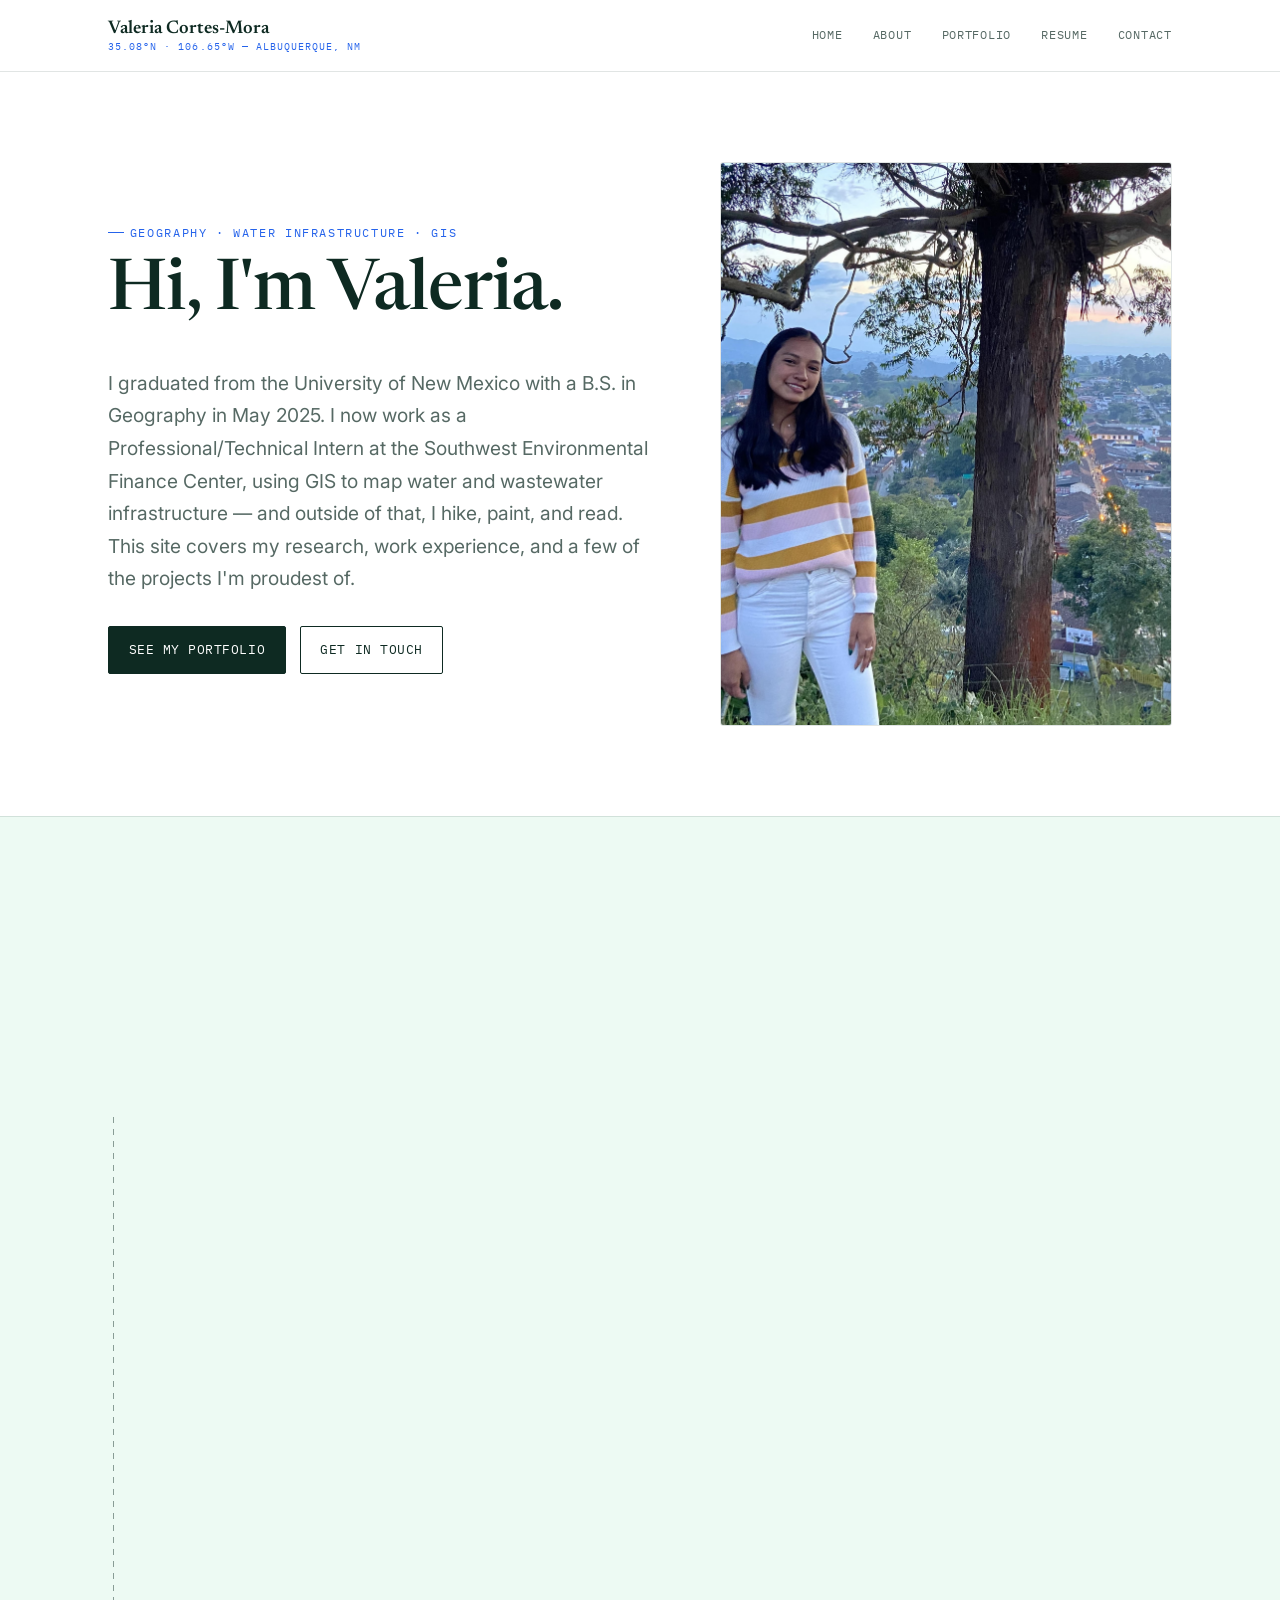
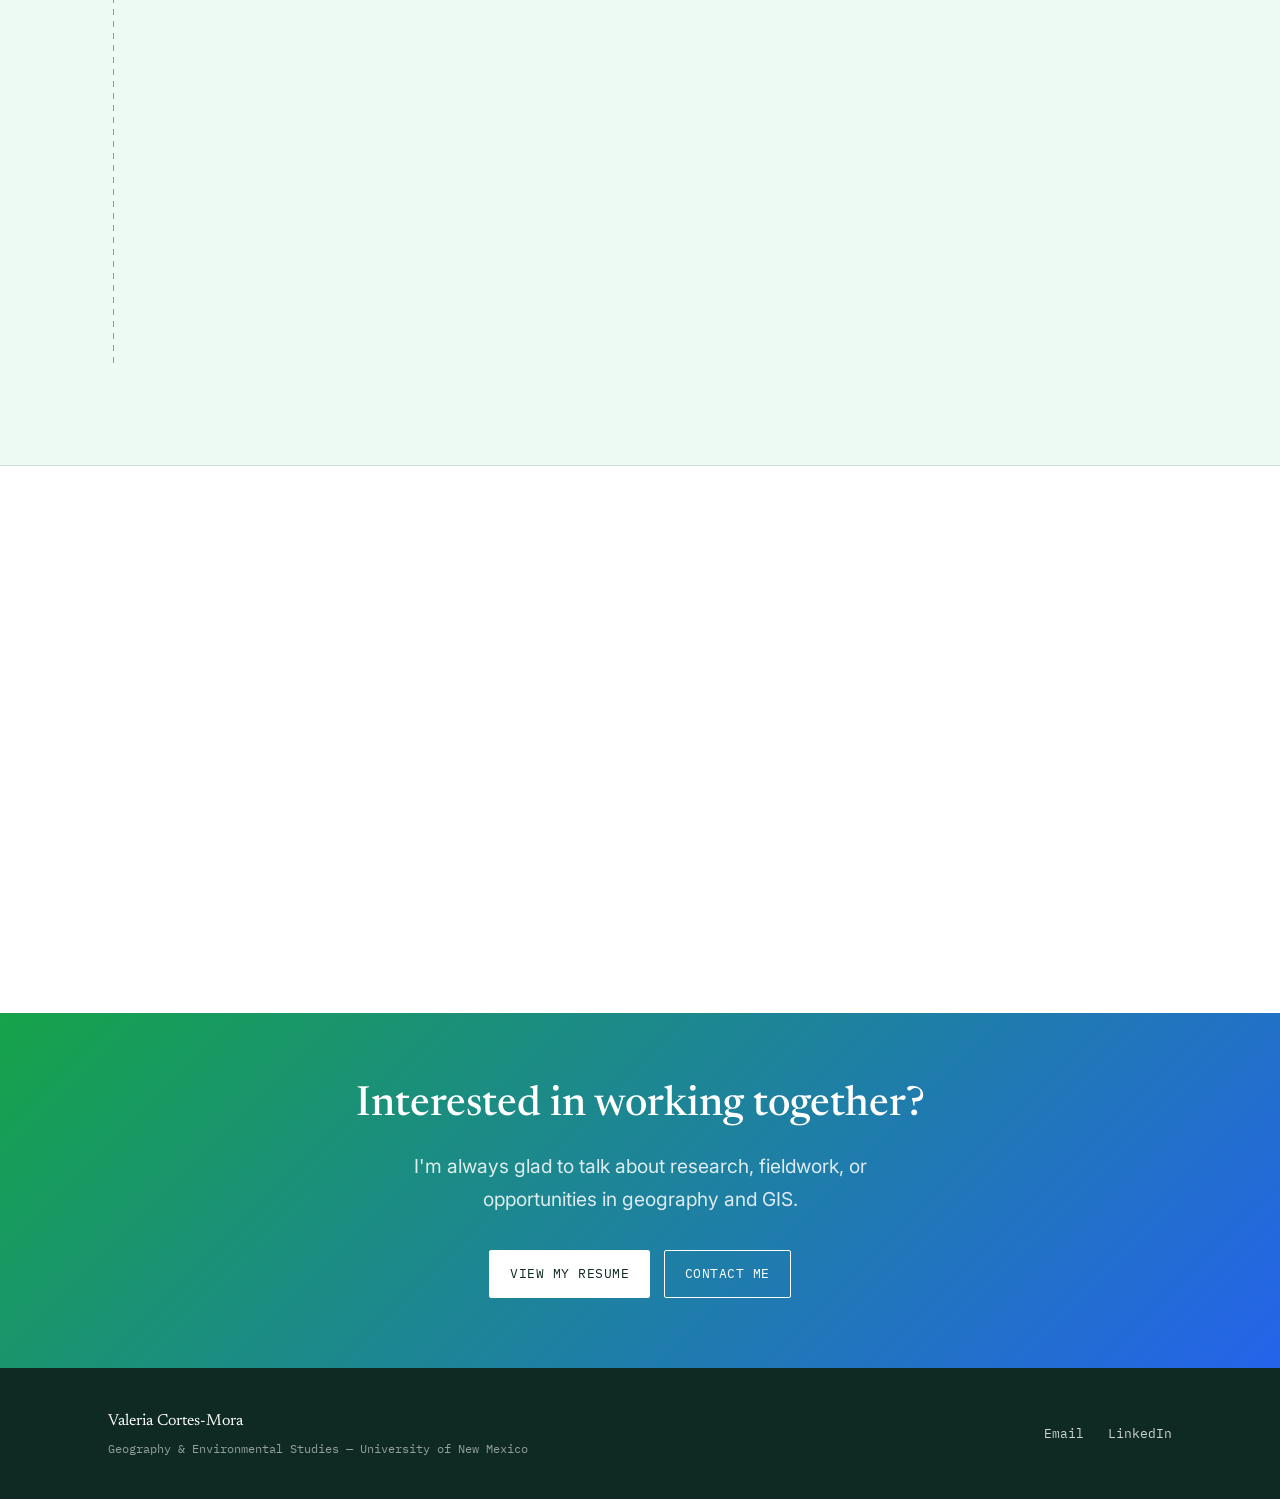
==== commit 52b63eb3: "resume updated" ====
--- a/index.html
+++ b/index.html
@@ -34,9 +34,9 @@
   <section class="hero">
     <div class="wrap hero-grid">
       <div>
-        <span class="eyebrow">Geography · Geospatial Research</span>
+        <span class="eyebrow">Geography · Water Infrastructure · GIS</span>
         <h1>Hi, I'm Valeria.</h1>
-        <p class="lede">I'm an undergraduate at the University of New Mexico studying Geography, with a minor in Earth and Planetary Science. I use GIS and remote sensing to study land use — and outside of that, I hike, paint, and read. This site covers my research, work experience, and a few of the projects I'm proudest of.</p>
+        <p class="lede">I graduated from the University of New Mexico with a B.S. in Geography in May 2025. I now work as a Professional/Technical Intern at the Southwest Environmental Finance Center, using GIS to map water and wastewater infrastructure — and outside of that, I hike, paint, and read. This site covers my research, work experience, and a few of the projects I'm proudest of.</p>
         <div class="btn-row">
           <a class="btn btn-primary" href="research.html">See my portfolio</a>
           <a class="btn btn-ghost" href="contact.html">Get in touch</a>
@@ -101,19 +101,19 @@
       </div>
       <div class="grid-3">
         <div class="card reveal">
-          <span class="tag">Remote Sensing</span>
-          <h3>Amazon deforestation</h3>
-          <p>Mapping forest loss in Brazil and Colombia, with a focus on agricultural and mining activity in the Amazon Rainforest.</p>
+          <span class="tag">Research</span>
+          <h3>Amazon rainforest StoryMap</h3>
+          <p>An ArcGIS StoryMap analyzing deforestation in the Amazon area of Colombia, built with Python and big earth observation data.</p>
         </div>
         <div class="card reveal">
           <span class="tag">Applied GIS</span>
-          <h3>Healthcare access in NM</h3>
-          <p>Analyzing the distribution of hospitals and urgent care facilities across New Mexico.</p>
+          <h3>Water &amp; wastewater mapping</h3>
+          <p>Digitizing drinking water and wastewater systems across New Mexico with the Southwest Environmental Finance Center.</p>
         </div>
         <div class="card reveal">
-          <span class="tag">Web Application</span>
-          <h3>Choropleth deforestation map</h3>
-          <p>An interactive map visualizing Amazon deforestation rates in Brazil from 2000 to 2022.</p>
+          <span class="tag">Remote Sensing</span>
+          <h3>Lead Service Line Inventory</h3>
+          <p>Using Landsat imagery to help assess lead exposure risk on the San Carlos Apache Reservation, Arizona.</p>
         </div>
       </div>
     </div>
